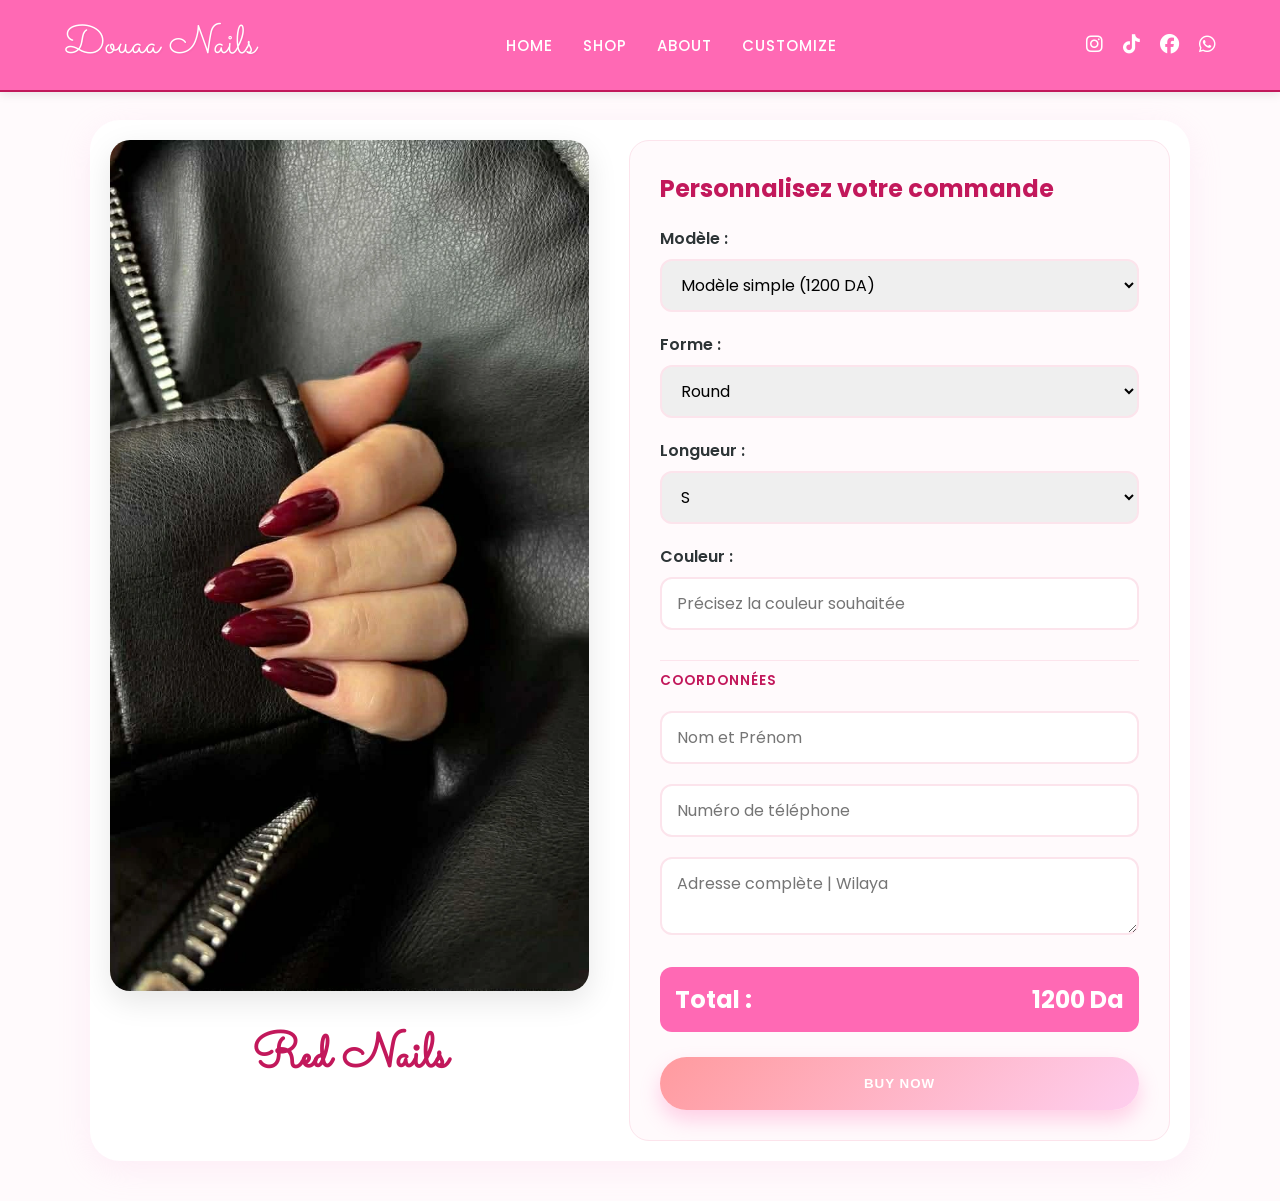
==== product.html @ dfd8abb0 "first commit" ====
<!DOCTYPE html>
<html lang="en">

<head>
    <meta charset="UTF-8">
    <meta name="viewport" content="width=device-width, initial-scale=1.0">
    <link rel="stylesheet" href="style.css">
    <link rel="stylesheet" href="https://cdnjs.cloudflare.com/ajax/libs/font-awesome/6.5.0/css/all.min.css">
    <link href="https://fonts.googleapis.com/css2?family=Sacramento&family=Poppins:wght@300;400;600&display=swap"
        rel="stylesheet">
    <title>Order - Douaa Nails</title>
</head>

<body class="product-page">
    <nav>
        <div class="logo">Douaa Nails</div>
        <ul class="links">
            <li><a href="index.html">Home</a></li>
            <li><a href="shop.html">Shop</a></li>
            <li><a href="#">About</a></li>
            <li><a href="customize.html">Customize</a></li>
        </ul>

        <div class="icons">
            <a href="https://instagram.com/yourpage" target="_blank"><i class="fa-brands fa-instagram"></i></a>
            <a href="https://tiktok.com/@yourpage" target="_blank"><i class="fa-brands fa-tiktok"></i></a>
            <a href="https://facebook.com/yourpage" target="_blank"><i class="fa-brands fa-facebook"></i></a>
            <a href="https://wa.me/213XXXXXXXXX" target="_blank"><i class="fa-brands fa-whatsapp"></i></a>
        </div>
    </nav>

    <main class="product-detail-container">
        <div class="product-detail-layout">
            <div class="product-image-section">
                <img id="mainProductImg" src="red.webp" alt="Product Image">
                <h2 id="productTitle">Red Nails</h2>
            </div>

            <div class="order-form-section">
                <h3>Personnalisez votre commande</h3>
                <form id="orderForm">
                    <div class="form-group">
                        <label for="modele">Modèle :</label>
                        <select id="modele" onchange="updatePrice()">
                            <option value="1200">Modèle simple (1200 DA)</option>
                            <option value="1400">Design léger (1400 DA)</option>
                            <option value="1600">La french | Babyboomer (1600 DA)</option>
                            <option value="2000">Nail art | 3D (À partir de 2000 DA)</option>
                            <option value="2500">Pack mains et pieds (2500 DA)</option>
                        </select>
                    </div>

                    <div class="form-group">
                        <label for="forme">Forme :</label>
                        <select id="forme">
                            <option value="round">Round</option>
                            <option value="almond">Almond</option>
                            <option value="square">Square</option>
                            <option value="oval">Oval</option>
                            <option value="ballerina">Ballerina</option>
                            <option value="stiletto">Stiletto</option>
                        </select>
                    </div>

                    <div class="form-group">
                        <label for="longueur">Longueur :</label>
                        <select id="longueur">
                            <option value="S">S</option>
                            <option value="M">M</option>
                            <option value="L">L</option>
                            <option value="XL">XL</option>
                        </select>
                    </div>

                    <div class="form-group">
                        <label for="couleur">Couleur :</label>
                        <input type="text" id="couleur" placeholder="Précisez la couleur souhaitée">
                    </div>

                    <div class="form-divider">Coordonnées</div>

                    <div class="form-group">
                        <input type="text" id="nom" placeholder="Nom et Prénom" required>
                    </div>

                    <div class="form-group">
                        <input type="tel" id="tel" placeholder="Numéro de téléphone" required>
                    </div>

                    <div class="form-group">
                        <textarea id="adresse" placeholder="Adresse complète | Wilaya" required></textarea>
                    </div>

                    <div class="price-display">
                        <span>Total :</span>
                        <span id="totalPrice">1200 Da</span>
                    </div>

                    <button type="submit" class="btn-primary buy-now-btn">Buy Now</button>
                </form>
            </div>
        </div>
    </main>

    <script src="script.js"></script>
</body>

</html>
---- style.css ----
:root {
    --primary-pink: #ff69b4;
    --light-pink: #fce4ec;
    --deep-pink: #c2185b;
    --gradient-pink: linear-gradient(135deg, #ff9a9e 0%, #fecfef 100%);
    --accent-gold: #d4af37;
    --text-dark: #2d3436;
    --text-light: #ffffff;
    --glass: rgba(255, 255, 255, 0.85);
    --shadow-soft: 0 8px 32px 0 rgba(244, 187, 224, 0.2);
    --font-main: 'Poppins', sans-serif;
    --font-heading: 'Sacramento', cursive;
}

* {
    margin: 0;
    padding: 0;
    box-sizing: border-box;
}

body {
    font-family: var(--font-main);
    background-color: #fffafc;
    color: var(--text-dark);
}

/* Nav Styles */
nav {
    position: fixed;
    top: 0;
    width: 100%;
    display: flex;
    justify-content: space-between;
    align-items: center;
    padding: 1rem 5%;
    background: var(--primary-pink);
    box-shadow: 0 2px 10px rgba(0,0,0,0.1);
    z-index: 1000;
    border-bottom: 2px solid var(--deep-pink);
}

nav .links a, nav .icons i {
    color: var(--text-light);
}

nav .logo {
    color: var(--text-light);
}

nav .links a:hover, nav .icons i:hover {
    color: var(--light-pink);
}

.logo {
    font-family: var(--font-heading);
    font-size: 2.5rem;
    font-weight: 500;
    color: var(--deep-pink);
    text-shadow: 1px 1px 2px rgba(0,0,0,0.05);
}

.links {
    display: flex;
    gap: 30px;
    list-style: none;
}

.links a {
    font-size: 15px;
    font-weight: 500;
    color: var(--text-dark);
    text-decoration: none;
    transition: color 0.3s;
    text-transform: uppercase;
    letter-spacing: 1px;
}

.links a:hover {
    color: var(--primary-pink);
}

.icons {
    display: flex;
    gap: 20px;
}

.icons i {
    font-size: 1.2rem;
    color: var(--text-dark);
    transition: transform 0.3s, color 0.3s;
}

.icons i:hover {
    color: var(--primary-pink);
    transform: scale(1.2);
}

/* Hero Styles */
.hero {
    height: 100vh;
    display: flex;
    align-items: center;
    justify-content: center;
    text-align: center;
    background: linear-gradient(rgba(0,0,0,0.2), rgba(0,0,0,0.2)), url('hero-bg.jpg') center/cover no-repeat;
    color: white;
    padding: 0 10%;
    position: relative;
    overflow: hidden;
}

.hero::after {
    content: '';
    position: absolute;
    bottom: 0;
    left: 0;
    width: 100%;
    height: 150px;
    background: linear-gradient(transparent, #fffafc);
}

.hero-content h1 {
    font-size: 4rem;
    margin-bottom: 1rem;
    line-height: 1.2;
    font-family: var(--font-main);
    font-weight: 600;
}

.hero-content p {
    font-size: 1.4rem;
    margin-bottom: 2.5rem;
    opacity: 0.95;
    text-shadow: 1px 1px 10px rgba(0,0,0,0.3);
}

.btn-primary {
    display: inline-block;
    padding: 1.2rem 3rem;
    background: var(--gradient-pink);
    color: #fff;
    text-decoration: none;
    font-weight: 600;
    border-radius: 50px;
    transition: all 0.4s cubic-bezier(0.175, 0.885, 0.32, 1.275);
    border: none;
    box-shadow: 0 10px 20px rgba(255, 105, 180, 0.3);
    text-transform: uppercase;
    letter-spacing: 1px;
}

.btn-primary:hover {
    transform: translateY(-5px) scale(1.05);
    box-shadow: 0 15px 30px rgba(255, 105, 180, 0.4);
    background: var(--deep-pink);
}

/* Shop Section Styles */
.shop-container {
    padding: 6rem 5%;
    max-width: 1200px;
    margin: 0 auto;
}

.shop-title {
    font-size: 3rem;
    margin-bottom: 4rem;
    text-align: center;
    font-family: var(--font-heading);
    color: var(--deep-pink);
}

.product-grid {
    display: grid;
    grid-template-columns: repeat(4, 1fr);
    gap: 30px;
}

.product-card {
    background: #fff;
    border-radius: 20px;
    overflow: hidden;
    transition: all 0.4s cubic-bezier(0.165, 0.84, 0.44, 1);
    box-shadow: 0 10px 30px rgba(0,0,0,0.05);
    border: 1px solid rgba(244, 187, 224, 0.1);
}

.product-card-link {
    text-decoration: none;
    color: inherit;
    display: block;
}

.product-card:hover {
    transform: translateY(-10px);
}

.product-img img {
    width: 100%;
    height: 250px;
    object-fit: cover;
}

.product-info {
    padding: 1.5rem;
    text-align: center;
}

.price {
    font-size: 1.2rem;
    font-weight: 700;
    color: var(--deep-pink);
    margin-top: 5px;
}

.product-info h3 {
    color: var(--text-dark);
    font-weight: 600;
    margin-bottom: 0.8rem;
}

/* Product Page Styles */
.product-page {
    background-color: #fffafc;
    padding-top: 80px;
}

.product-detail-container {
    max-width: 1100px;
    margin: 40px auto;
    padding: 20px;
    background: #fff;
    border-radius: 30px;
    box-shadow: var(--shadow-soft);
}

.product-detail-layout {
    display: flex;
    gap: 40px;
}

.product-image-section {
    flex: 1;
    text-align: center;
}

.product-image-section img {
    width: 100%;
    max-width: 500px;
    border-radius: 20px;
    box-shadow: 0 10px 30px rgba(0,0,0,0.1);
}

.product-image-section h2 {
    margin-top: 1.5rem;
    font-family: var(--font-heading);
    font-size: 3rem;
    color: var(--deep-pink);
}

.order-form-section {
    flex: 1;
    background: #fffafc;
    padding: 30px;
    border-radius: 20px;
    border: 1px solid var(--light-pink);
}

.order-form-section h3 {
    margin-bottom: 20px;
    color: var(--deep-pink);
    font-size: 1.5rem;
}

.form-group {
    margin-bottom: 20px;
}

.form-group label {
    display: block;
    margin-bottom: 8px;
    font-weight: 600;
    color: var(--text-dark);
}

.form-group select, 
.form-group input, 
.form-group textarea {
    width: 100%;
    padding: 12px 15px;
    border: 2px solid var(--light-pink);
    border-radius: 12px;
    font-family: var(--font-main);
    font-size: 1rem;
    outline: none;
    transition: border-color 0.3s;
}

.form-group select:focus, 
.form-group input:focus, 
.form-group textarea:focus {
    border-color: var(--primary-pink);
}

.form-divider {
    border-top: 1px solid var(--light-pink);
    margin: 30px 0 20px;
    padding-top: 10px;
    font-weight: 600;
    color: var(--deep-pink);
    text-transform: uppercase;
    font-size: 0.85rem;
    letter-spacing: 1px;
}

.price-display {
    display: flex;
    justify-content: space-between;
    align-items: center;
    margin: 25px 0;
    padding: 15px;
    background: var(--primary-pink);
    color: white;
    border-radius: 12px;
    font-size: 1.5rem;
    font-weight: 700;
}

.buy-now-btn {
    width: 100%;
    cursor: pointer;
}

/* Responsive Product Detail */
@media (max-width: 850px) {
    .product-detail-layout {
        flex-direction: column;
    }
}

/* Customize Page Styles */
.customize-page {
    background-color: #fffafc;
    padding-top: 100px;
}

.customize-container {
    max-width: 1200px;
    margin: 0 auto;
    padding: 20px;
}

.page-title {
    text-align: center;
    font-family: var(--font-heading);
    font-size: 3.5rem;
    color: var(--deep-pink);
    margin-bottom: 2rem;
}

.customizer-layout {
    display: flex;
    gap: 50px;
    background: white;
    padding: 40px;
    border-radius: 40px;
    box-shadow: var(--shadow-soft);
}

/* Finger Preview System (Vertical) */
.preview-section {
    flex: 1;
    display: flex;
    flex-direction: column;
    align-items: center;
    justify-content: center;
    background: #fff;
    background-image: radial-gradient(#eee 1px, transparent 1px);
    background-size: 20px 20px;
    border-radius: 30px;
    min-height: 500px;
}

.finger-container {
    position: relative;
    width: 200px;
    height: 400px;
    filter: drop-shadow(0 10px 20px rgba(0,0,0,0.1));
}

.finger-base {
    position: absolute;
    bottom: -20px;
    left: 50%;
    transform: translateX(-50%);
    width: 100px;
    height: 380px;
    /* Realistic Skin Gradient */
    background: linear-gradient(to right, 
        #e5b4a2 0%, 
        #f5c7b8 30%, 
        #fce8e0 50%, 
        #f5c7b8 70%, 
        #e5b4a2 100%);
    border-radius: 50px 50px 0 0;
    box-shadow: 
        inset -8px 0 15px rgba(120, 60, 40, 0.1),
        inset 8px 0 15px rgba(120, 60, 40, 0.1);
    z-index: 1;
}

/* Realistic knuckle/joint creases */
.finger-base::before {
    content: '';
    position: absolute;
    top: 140px;
    left: 15%;
    width: 70%;
    height: 30px;
    background: repeating-linear-gradient(
        to bottom,
        transparent,
        transparent 5px,
        rgba(100, 50, 30, 0.08) 6px,
        rgba(100, 50, 30, 0.08) 8px,
        transparent 9px
    );
    border-radius: 50% / 20%;
    opacity: 0.6;
}

#previewNail {
    position: absolute;
    top: 25px;
    left: 50%;
    transform: translateX(-50%);
    width: 80px;
    height: 105px;
    background: #ff69b4; /* Default */
    transition: all 0.4s cubic-bezier(0.175, 0.885, 0.32, 1.275);
    z-index: 2;
    /* Nail Glossiness */
    background-image: linear-gradient(135deg, rgba(255,255,255,0.4) 0%, transparent 50%, rgba(0,0,0,0.1) 100%);
    box-shadow: 
        0 4px 12px rgba(0,0,0,0.3),
        inset 0 -5px 10px rgba(0,0,0,0.1);
    border: 1px solid rgba(0,0,0,0.05);
}

/* Cuticle Shadow for blending */
#previewNail::before {
    content: '';
    position: absolute;
    bottom: -5px;
    left: 0;
    width: 100%;
    height: 15px;
    background: rgba(0,0,0,0.2);
    filter: blur(5px);
    border-radius: 50%;
    z-index: -1;
}

/* Vertical Nail Shapes from Reference Image */
#previewNail.round { 
    border-radius: 40px 40px 5px 5px; 
}
#previewNail.almond { 
    border-radius: 50% 50% 10% 10%; 
}
#previewNail.square { 
    border-radius: 5px 5px 2px 2px; 
}
#previewNail.oval { 
    border-radius: 35px; 
}
#previewNail.ballerina { 
    clip-path: polygon(25% 0%, 75% 0%, 90% 100%, 10% 100%); 
    transform: translateX(-50%) rotate(180deg);
}
#previewNail.stiletto { 
    clip-path: polygon(50% 0%, 100% 100%, 0% 100%); 
    transform: translateX(-50%) rotate(180deg);
}

/* Nail Sizes (Vertical Height) */
#previewNail.size-s { width: 60px; height: 70px; top: 50px; }
#previewNail.size-m { width: 76px; height: 100px; top: 30px; }
#previewNail.size-l { width: 85px; height: 150px; top: 10px; }
#previewNail.size-xl { width: 95px; height: 190px; top: -10px; }

.preview-label {
    margin-top: 20px;
    font-weight: 600;
    color: var(--primary-pink);
    text-transform: uppercase;
    letter-spacing: 1px;
}

/* Control Styles */
.controls-section {
    flex: 1.2;
}

.control-group {
    margin-bottom: 30px;
}

.control-group h3 {
    color: var(--deep-pink);
    margin-bottom: 15px;
    font-size: 1.2rem;
}

.shape-grid {
    display: grid;
    grid-template-columns: repeat(3, 1fr);
    gap: 10px;
}

.shape-btn {
    padding: 10px;
    border: 2px solid var(--light-pink);
    background: white;
    border-radius: 10px;
    cursor: pointer;
    font-family: var(--font-main);
    transition: all 0.3s;
}

.shape-btn:hover, .shape-btn.active {
    background: var(--primary-pink);
    color: white;
    border-color: var(--primary-pink);
}

.size-options {
    display: flex;
    gap: 20px;
}

.size-options label {
    cursor: pointer;
    font-weight: 600;
}

.color-grid {
    display: grid;
    grid-template-columns: repeat(8, 1fr);
    gap: 10px;
    margin-bottom: 15px;
}

.color-swatch {
    width: 30px;
    height: 30px;
    border-radius: 50%;
    cursor: pointer;
    border: 3px solid white;
    box-shadow: 0 0 0 1px #eee;
}

.color-swatch.active {
    box-shadow: 0 0 0 2px var(--deep-pink);
}

.custom-color-input {
    display: flex;
    align-items: center;
    gap: 10px;
    font-size: 0.9rem;
}

.order-summary {
    margin-top: 40px;
    padding-top: 20px;
    border-top: 2px dashed var(--light-pink);
}

.order-summary p {
    font-size: 1.5rem;
    margin-bottom: 15px;
}

/* Responsive Customizer */
@media (max-width: 900px) {
    .customizer-layout { flex-direction: column; }
    .shape-grid { grid-template-columns: repeat(2, 1fr); }
}

/* Image Based Preview Styles */
.image-preview-container {
    position: relative;
    width: 100%;
    max-width: 400px;
    height: 500px;
    display: flex;
    align-items: center;
    justify-content: center;
    overflow: hidden;
    border-radius: 20px;
    box-shadow: 0 10px 30px rgba(0,0,0,0.1);
}

.image-preview-container img {
    width: 100%;
    height: 100%;
    object-fit: cover;
}

.nail-color-demo {
    position: absolute;
    /* Precise position over one of the central nails in round.webp */
    top: 38%;
    left: 23%;
    width: 15%;
    height: 18%;
    background: rgba(255, 105, 180, 0.4);
    mix-blend-mode: color; /* This makes the color blend into the real nail texture */
    border-radius: 50% 50% 40% 40%;
    pointer-events: none;
    transition: all 0.3s ease;
    filter: blur(2px);
}

@keyframes fadeInUp {
    from {
        opacity: 0;
        transform: translateY(20px);
    }
    to {
        opacity: 1;
        transform: translateY(0);
    }
}

.product-card {
    animation: fadeInUp 0.6s ease backwards;
}

.product-card:nth-child(1) { animation-delay: 0.1s; }
.product-card:nth-child(2) { animation-delay: 0.2s; }
.product-card:nth-child(3) { animation-delay: 0.3s; }
.product-card:nth-child(4) { animation-delay: 0.4s; }

/* Responsive */
@media (max-width: 1024px) {
    .product-grid { grid-template-columns: repeat(2, 1fr); }
}
@media (max-width: 600px) {
    .product-grid { grid-template-columns: 1fr; }
    .hero-content h1 { font-size: 2.8rem; }
}
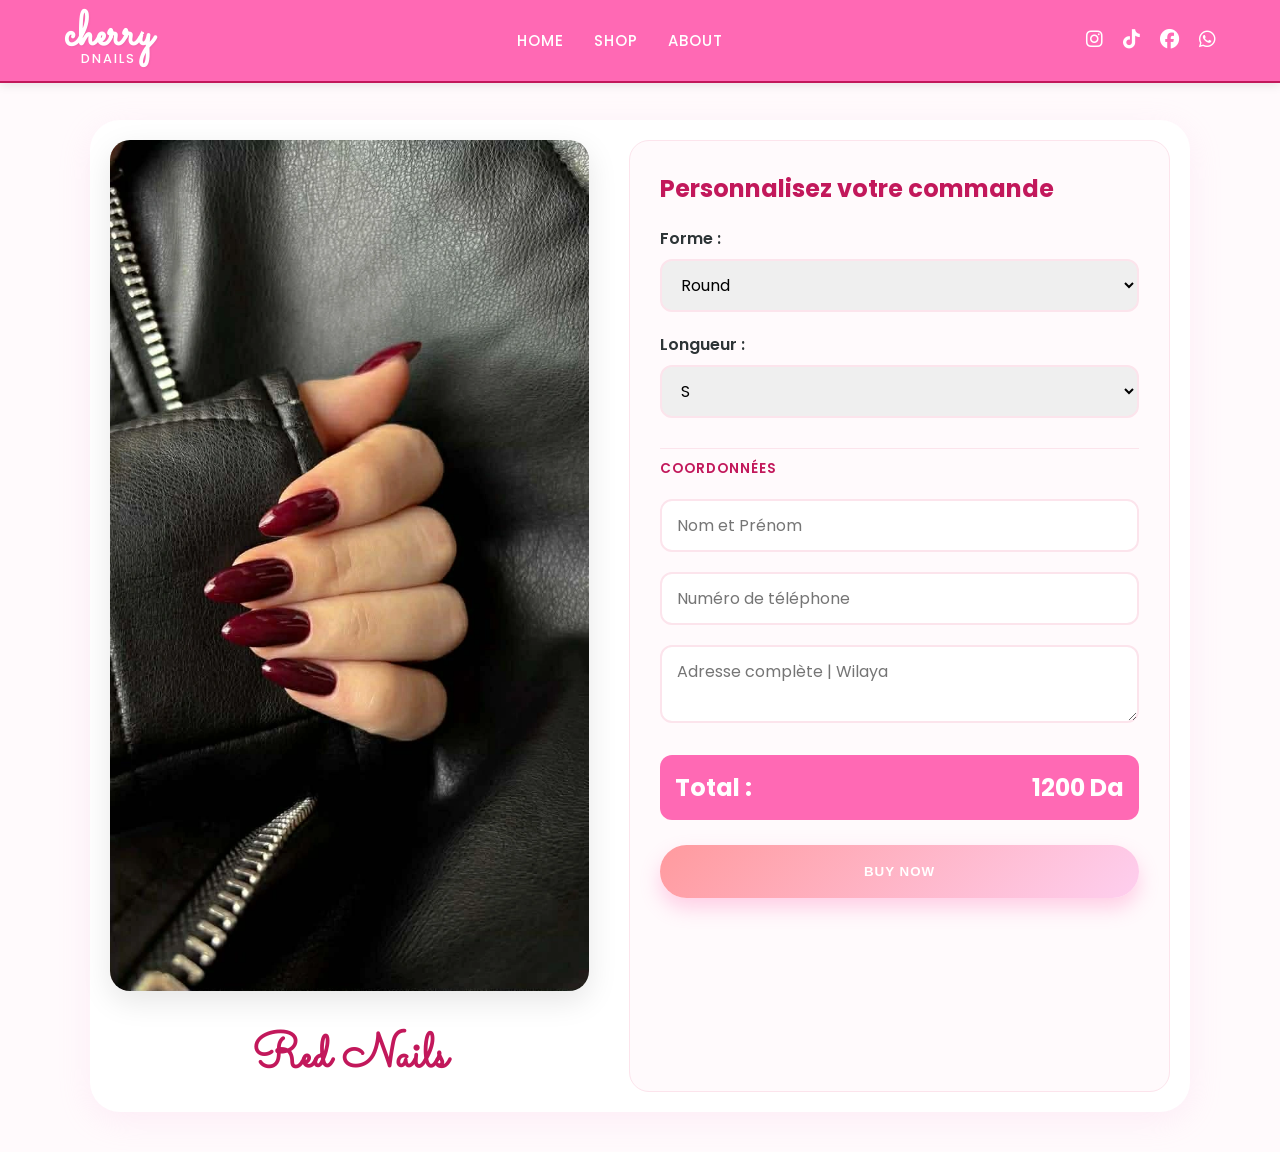
==== commit 0057ad08: "update" ====
--- a/product.html
+++ b/product.html
@@ -1,4 +1,11 @@
 <!DOCTYPE html>
+<!-- 
+  ================================================================
+  PROJECT: cherry Nails Product Detail Page
+  DESCRIPTION: Allows users to provide sizing and contact details.
+  DYNAMIC: Content updates based on URL parameters (name, img).
+  ================================================================
+-->
 <html lang="en">
 
 <head>
@@ -8,48 +15,56 @@
     <link rel="stylesheet" href="https://cdnjs.cloudflare.com/ajax/libs/font-awesome/6.5.0/css/all.min.css">
     <link href="https://fonts.googleapis.com/css2?family=Sacramento&family=Poppins:wght@300;400;600&display=swap"
         rel="stylesheet">
-    <title>Order - Douaa Nails</title>
+    <title>Order - cherry Nails</title>
 </head>
 
 <body class="product-page">
+    <!-- NAVIGATION BAR (Synced with index.html) -->
     <nav>
-        <div class="logo">Douaa Nails</div>
+        <a href="index.html" style="text-decoration: none; color: inherit;">
+            <div class="logo">
+                <span class="logo-main">cherry</span>
+                <span class="logo-sub">Dnails</span>
+            </div>
+        </a>
         <ul class="links">
             <li><a href="index.html">Home</a></li>
             <li><a href="shop.html">Shop</a></li>
             <li><a href="#">About</a></li>
-            <li><a href="customize.html">Customize</a></li>
         </ul>
 
         <div class="icons">
-            <a href="https://instagram.com/yourpage" target="_blank"><i class="fa-brands fa-instagram"></i></a>
+            <!-- Instagram: Directed to specific profile requested by user -->
+            <a href="https://www.instagram.com/cherryd.nails?igsh=eDNrOWJ6Z2h6bXJi" target="_blank"><i
+                    class="fa-brands fa-instagram"></i></a>
             <a href="https://tiktok.com/@yourpage" target="_blank"><i class="fa-brands fa-tiktok"></i></a>
             <a href="https://facebook.com/yourpage" target="_blank"><i class="fa-brands fa-facebook"></i></a>
             <a href="https://wa.me/213XXXXXXXXX" target="_blank"><i class="fa-brands fa-whatsapp"></i></a>
         </div>
     </nav>
 
+    <!-- 
+      ORDER SECTION
+      - Left side: Product Image & Title (updated by JS)
+      - Right side: Order Form
+    -->
     <main class="product-detail-container">
         <div class="product-detail-layout">
+            
+            <!-- PRODUCT PREVIEW -->
             <div class="product-image-section">
+                <!-- ID "mainProductImg" is targeted by script.js to change based on the URL -->
                 <img id="mainProductImg" src="red.webp" alt="Product Image">
+                <!-- ID "productTitle" is targeted by script.js to change based on the URL -->
                 <h2 id="productTitle">Red Nails</h2>
             </div>
 
+            <!-- CUSTOMIZATION & CONTACT FORM -->
             <div class="order-form-section">
                 <h3>Personnalisez votre commande</h3>
                 <form id="orderForm">
-                    <div class="form-group">
-                        <label for="modele">Modèle :</label>
-                        <select id="modele" onchange="updatePrice()">
-                            <option value="1200">Modèle simple (1200 DA)</option>
-                            <option value="1400">Design léger (1400 DA)</option>
-                            <option value="1600">La french | Babyboomer (1600 DA)</option>
-                            <option value="2000">Nail art | 3D (À partir de 2000 DA)</option>
-                            <option value="2500">Pack mains et pieds (2500 DA)</option>
-                        </select>
-                    </div>
 
+                    <!-- Choice of Shape -->
                     <div class="form-group">
                         <label for="forme">Forme :</label>
                         <select id="forme">
@@ -62,6 +77,7 @@
                         </select>
                     </div>
 
+                    <!-- Choice of Size -->
                     <div class="form-group">
                         <label for="longueur">Longueur :</label>
                         <select id="longueur">
@@ -72,13 +88,9 @@
                         </select>
                     </div>
 
-                    <div class="form-group">
-                        <label for="couleur">Couleur :</label>
-                        <input type="text" id="couleur" placeholder="Précisez la couleur souhaitée">
-                    </div>
-
                     <div class="form-divider">Coordonnées</div>
 
+                    <!-- Client Details -->
                     <div class="form-group">
                         <input type="text" id="nom" placeholder="Nom et Prénom" required>
                     </div>
@@ -91,6 +103,7 @@
                         <textarea id="adresse" placeholder="Adresse complète | Wilaya" required></textarea>
                     </div>
 
+                    <!-- Static Price Display -->
                     <div class="price-display">
                         <span>Total :</span>
                         <span id="totalPrice">1200 Da</span>
@@ -102,7 +115,8 @@
         </div>
     </main>
 
+    <!-- Handle dynamic parameters and form submission -->
     <script src="script.js"></script>
 </body>
 
-</html>
+</html>
--- a/style.css
+++ b/style.css
@@ -1,17 +1,28 @@
+/* 
+  ================================================================
+  GLOBAL DESIGN TOKENS (CSS Variables)
+  - Defined here for consistency and easy rebranding.
+  - Theme: Premium Pink Luxury
+  ================================================================
+*/
 :root {
-    --primary-pink: #ff69b4;
-    --light-pink: #fce4ec;
-    --deep-pink: #c2185b;
+    --primary-pink: #ff69b4;      /* Main Brand Color */
+    --light-pink: #fce4ec;        /* Backgrounds & Hover states */
+    --deep-pink: #c2185b;         /* Darker contrast for text/borders */
     --gradient-pink: linear-gradient(135deg, #ff9a9e 0%, #fecfef 100%);
-    --accent-gold: #d4af37;
-    --text-dark: #2d3436;
-    --text-light: #ffffff;
-    --glass: rgba(255, 255, 255, 0.85);
+    --accent-gold: #d4af37;       /* Optional accent */
+    --text-dark: #2d3436;         /* Primary readability */
+    --text-light: #ffffff;        /* Contrast on dark/pink backgrounds */
+    --glass: rgba(255, 255, 255, 0.85); /* Glassmorphism effect */
     --shadow-soft: 0 8px 32px 0 rgba(244, 187, 224, 0.2);
     --font-main: 'Poppins', sans-serif;
     --font-heading: 'Sacramento', cursive;
 }
 
+/* 
+  RESET & BASE STYLES
+  - Standard box-sizing for predictable layouts.
+*/
 * {
     margin: 0;
     padding: 0;
@@ -24,7 +35,11 @@
     color: var(--text-dark);
 }
 
-/* Nav Styles */
+/* 
+  NAVIGATION BAR
+  - position: fixed ensures it follows the user as they scroll.
+  - z-index: 1000 keeps it on top of all other elements.
+*/
 nav {
     position: fixed;
     top: 0;
@@ -39,6 +54,7 @@
     border-bottom: 2px solid var(--deep-pink);
 }
 
+/* Navigation Typography & Hover Effects */
 nav .links a, nav .icons i {
     color: var(--text-light);
 }
@@ -52,11 +68,27 @@
 }
 
 .logo {
+    display: flex;
+    flex-direction: column;
+    align-items: center;
+    line-height: 0.8;
+}
+
+.logo-main {
     font-family: var(--font-heading);
-    font-size: 2.5rem;
+    font-size: 3rem;
+    font-weight: 600;
+    color: var(--text-light);
+    text-shadow: 1px 1px 2px rgba(0,0,0,0.05);
+}
+
+.logo-sub {
+    font-family: var(--font-main);
+    font-size: 0.8rem;
     font-weight: 500;
-    color: var(--deep-pink);
-    text-shadow: 1px 1px 2px rgba(0,0,0,0.05);
+    color: var(--text-light);
+    letter-spacing: 2px;
+    text-transform: uppercase;
 }
 
 .links {
@@ -95,7 +127,11 @@
     transform: scale(1.2);
 }
 
-/* Hero Styles */
+/* 
+  HERO SECTION
+  - Purpose: Visual impact and primary Call To Action (CTA).
+  - Background: Overlay gradient + Image.
+*/
 .hero {
     height: 100vh;
     display: flex;
@@ -109,6 +145,7 @@
     overflow: hidden;
 }
 
+/* Soft transition from hero to next section */
 .hero::after {
     content: '';
     position: absolute;
@@ -134,6 +171,7 @@
     text-shadow: 1px 1px 10px rgba(0,0,0,0.3);
 }
 
+/* Primary Button Styling with Micro-animations */
 .btn-primary {
     display: inline-block;
     padding: 1.2rem 3rem;
@@ -155,7 +193,10 @@
     background: var(--deep-pink);
 }
 
-/* Shop Section Styles */
+/* 
+  SHOP / PRODUCT GRID
+  - Responsive Grid (4 columns by default)
+*/
 .shop-container {
     padding: 6rem 5%;
     max-width: 1200px;
@@ -176,6 +217,7 @@
     gap: 30px;
 }
 
+/* Product Card - Premium Polish */
 .product-card {
     background: #fff;
     border-radius: 20px;
@@ -219,10 +261,13 @@
     margin-bottom: 0.8rem;
 }
 
-/* Product Page Styles */
+/* 
+  PRODUCT DETAIL PAGE
+  - 2 Column split layout for Desktop
+*/
 .product-page {
     background-color: #fffafc;
-    padding-top: 80px;
+    padding-top: 80px; /* Offset for fixed nav */
 }
 
 .product-detail-container {
@@ -258,6 +303,7 @@
     color: var(--deep-pink);
 }
 
+/* Order Form Styling */
 .order-form-section {
     flex: 1;
     background: #fffafc;
@@ -331,298 +377,18 @@
     cursor: pointer;
 }
 
-/* Responsive Product Detail */
+/* 
+  RESPONSIVE BREAKPOINTS
+*/
+
+/* Switch Detail Layout to Column on Tablet/Mobile */
 @media (max-width: 850px) {
     .product-detail-layout {
         flex-direction: column;
     }
 }
 
-/* Customize Page Styles */
-.customize-page {
-    background-color: #fffafc;
-    padding-top: 100px;
-}
-
-.customize-container {
-    max-width: 1200px;
-    margin: 0 auto;
-    padding: 20px;
-}
-
-.page-title {
-    text-align: center;
-    font-family: var(--font-heading);
-    font-size: 3.5rem;
-    color: var(--deep-pink);
-    margin-bottom: 2rem;
-}
-
-.customizer-layout {
-    display: flex;
-    gap: 50px;
-    background: white;
-    padding: 40px;
-    border-radius: 40px;
-    box-shadow: var(--shadow-soft);
-}
-
-/* Finger Preview System (Vertical) */
-.preview-section {
-    flex: 1;
-    display: flex;
-    flex-direction: column;
-    align-items: center;
-    justify-content: center;
-    background: #fff;
-    background-image: radial-gradient(#eee 1px, transparent 1px);
-    background-size: 20px 20px;
-    border-radius: 30px;
-    min-height: 500px;
-}
-
-.finger-container {
-    position: relative;
-    width: 200px;
-    height: 400px;
-    filter: drop-shadow(0 10px 20px rgba(0,0,0,0.1));
-}
-
-.finger-base {
-    position: absolute;
-    bottom: -20px;
-    left: 50%;
-    transform: translateX(-50%);
-    width: 100px;
-    height: 380px;
-    /* Realistic Skin Gradient */
-    background: linear-gradient(to right, 
-        #e5b4a2 0%, 
-        #f5c7b8 30%, 
-        #fce8e0 50%, 
-        #f5c7b8 70%, 
-        #e5b4a2 100%);
-    border-radius: 50px 50px 0 0;
-    box-shadow: 
-        inset -8px 0 15px rgba(120, 60, 40, 0.1),
-        inset 8px 0 15px rgba(120, 60, 40, 0.1);
-    z-index: 1;
-}
-
-/* Realistic knuckle/joint creases */
-.finger-base::before {
-    content: '';
-    position: absolute;
-    top: 140px;
-    left: 15%;
-    width: 70%;
-    height: 30px;
-    background: repeating-linear-gradient(
-        to bottom,
-        transparent,
-        transparent 5px,
-        rgba(100, 50, 30, 0.08) 6px,
-        rgba(100, 50, 30, 0.08) 8px,
-        transparent 9px
-    );
-    border-radius: 50% / 20%;
-    opacity: 0.6;
-}
-
-#previewNail {
-    position: absolute;
-    top: 25px;
-    left: 50%;
-    transform: translateX(-50%);
-    width: 80px;
-    height: 105px;
-    background: #ff69b4; /* Default */
-    transition: all 0.4s cubic-bezier(0.175, 0.885, 0.32, 1.275);
-    z-index: 2;
-    /* Nail Glossiness */
-    background-image: linear-gradient(135deg, rgba(255,255,255,0.4) 0%, transparent 50%, rgba(0,0,0,0.1) 100%);
-    box-shadow: 
-        0 4px 12px rgba(0,0,0,0.3),
-        inset 0 -5px 10px rgba(0,0,0,0.1);
-    border: 1px solid rgba(0,0,0,0.05);
-}
-
-/* Cuticle Shadow for blending */
-#previewNail::before {
-    content: '';
-    position: absolute;
-    bottom: -5px;
-    left: 0;
-    width: 100%;
-    height: 15px;
-    background: rgba(0,0,0,0.2);
-    filter: blur(5px);
-    border-radius: 50%;
-    z-index: -1;
-}
-
-/* Vertical Nail Shapes from Reference Image */
-#previewNail.round { 
-    border-radius: 40px 40px 5px 5px; 
-}
-#previewNail.almond { 
-    border-radius: 50% 50% 10% 10%; 
-}
-#previewNail.square { 
-    border-radius: 5px 5px 2px 2px; 
-}
-#previewNail.oval { 
-    border-radius: 35px; 
-}
-#previewNail.ballerina { 
-    clip-path: polygon(25% 0%, 75% 0%, 90% 100%, 10% 100%); 
-    transform: translateX(-50%) rotate(180deg);
-}
-#previewNail.stiletto { 
-    clip-path: polygon(50% 0%, 100% 100%, 0% 100%); 
-    transform: translateX(-50%) rotate(180deg);
-}
-
-/* Nail Sizes (Vertical Height) */
-#previewNail.size-s { width: 60px; height: 70px; top: 50px; }
-#previewNail.size-m { width: 76px; height: 100px; top: 30px; }
-#previewNail.size-l { width: 85px; height: 150px; top: 10px; }
-#previewNail.size-xl { width: 95px; height: 190px; top: -10px; }
-
-.preview-label {
-    margin-top: 20px;
-    font-weight: 600;
-    color: var(--primary-pink);
-    text-transform: uppercase;
-    letter-spacing: 1px;
-}
-
-/* Control Styles */
-.controls-section {
-    flex: 1.2;
-}
-
-.control-group {
-    margin-bottom: 30px;
-}
-
-.control-group h3 {
-    color: var(--deep-pink);
-    margin-bottom: 15px;
-    font-size: 1.2rem;
-}
-
-.shape-grid {
-    display: grid;
-    grid-template-columns: repeat(3, 1fr);
-    gap: 10px;
-}
-
-.shape-btn {
-    padding: 10px;
-    border: 2px solid var(--light-pink);
-    background: white;
-    border-radius: 10px;
-    cursor: pointer;
-    font-family: var(--font-main);
-    transition: all 0.3s;
-}
-
-.shape-btn:hover, .shape-btn.active {
-    background: var(--primary-pink);
-    color: white;
-    border-color: var(--primary-pink);
-}
-
-.size-options {
-    display: flex;
-    gap: 20px;
-}
-
-.size-options label {
-    cursor: pointer;
-    font-weight: 600;
-}
-
-.color-grid {
-    display: grid;
-    grid-template-columns: repeat(8, 1fr);
-    gap: 10px;
-    margin-bottom: 15px;
-}
-
-.color-swatch {
-    width: 30px;
-    height: 30px;
-    border-radius: 50%;
-    cursor: pointer;
-    border: 3px solid white;
-    box-shadow: 0 0 0 1px #eee;
-}
-
-.color-swatch.active {
-    box-shadow: 0 0 0 2px var(--deep-pink);
-}
-
-.custom-color-input {
-    display: flex;
-    align-items: center;
-    gap: 10px;
-    font-size: 0.9rem;
-}
-
-.order-summary {
-    margin-top: 40px;
-    padding-top: 20px;
-    border-top: 2px dashed var(--light-pink);
-}
-
-.order-summary p {
-    font-size: 1.5rem;
-    margin-bottom: 15px;
-}
-
-/* Responsive Customizer */
-@media (max-width: 900px) {
-    .customizer-layout { flex-direction: column; }
-    .shape-grid { grid-template-columns: repeat(2, 1fr); }
-}
-
-/* Image Based Preview Styles */
-.image-preview-container {
-    position: relative;
-    width: 100%;
-    max-width: 400px;
-    height: 500px;
-    display: flex;
-    align-items: center;
-    justify-content: center;
-    overflow: hidden;
-    border-radius: 20px;
-    box-shadow: 0 10px 30px rgba(0,0,0,0.1);
-}
-
-.image-preview-container img {
-    width: 100%;
-    height: 100%;
-    object-fit: cover;
-}
-
-.nail-color-demo {
-    position: absolute;
-    /* Precise position over one of the central nails in round.webp */
-    top: 38%;
-    left: 23%;
-    width: 15%;
-    height: 18%;
-    background: rgba(255, 105, 180, 0.4);
-    mix-blend-mode: color; /* This makes the color blend into the real nail texture */
-    border-radius: 50% 50% 40% 40%;
-    pointer-events: none;
-    transition: all 0.3s ease;
-    filter: blur(2px);
-}
-
+/* Subtle Entrance Animation for Feed */
 @keyframes fadeInUp {
     from {
         opacity: 0;
@@ -638,16 +404,156 @@
     animation: fadeInUp 0.6s ease backwards;
 }
 
+/* Staggered animation delay for a smoother feel */
 .product-card:nth-child(1) { animation-delay: 0.1s; }
 .product-card:nth-child(2) { animation-delay: 0.2s; }
 .product-card:nth-child(3) { animation-delay: 0.3s; }
 .product-card:nth-child(4) { animation-delay: 0.4s; }
 
-/* Responsive */
+/* Desktop Grid adjustments */
 @media (max-width: 1024px) {
     .product-grid { grid-template-columns: repeat(2, 1fr); }
 }
+
+/* Single column on small mobile devices */
 @media (max-width: 600px) {
     .product-grid { grid-template-columns: 1fr; }
     .hero-content h1 { font-size: 2.8rem; }
 }
+
+
+ / *   
+     = = = = = = = = = = = = = = = = = = = = = = = = = = = = = = = = = = = = = = = = = = = = = = = = = = = = = = = = = = = = = = = = 
+     A D M I N   P L A T F O R M   S T Y L E S   
+     -   A u t h   P a g e s 
+     -   D a s h b o a r d 
+     = = = = = = = = = = = = = = = = = = = = = = = = = = = = = = = = = = = = = = = = = = = = = = = = = = = = = = = = = = = = = = = = 
+ * / 
+ 
+ / *   A u t h e n t i c a t i o n   C o n t a i n e r   * / 
+ . a d m i n - a u t h - c o n t a i n e r   { 
+         p a d d i n g - t o p :   1 2 0 p x ; 
+         d i s p l a y :   f l e x ; 
+         j u s t i f y - c o n t e n t :   c e n t e r ; 
+         a l i g n - i t e m s :   c e n t e r ; 
+         m i n - h e i g h t :   8 0 v h ; 
+ } 
+ 
+ . a u t h - c a r d   { 
+         b a c k g r o u n d :   # f f f ; 
+         p a d d i n g :   4 0 p x ; 
+         b o r d e r - r a d i u s :   2 0 p x ; 
+         b o x - s h a d o w :   v a r ( - - s h a d o w - s o f t ) ; 
+         w i d t h :   1 0 0 % ; 
+         m a x - w i d t h :   4 0 0 p x ; 
+         b o r d e r :   1 p x   s o l i d   v a r ( - - l i g h t - p i n k ) ; 
+         t e x t - a l i g n :   c e n t e r ; 
+ } 
+ 
+ . a u t h - c a r d   h 2   { 
+         c o l o r :   v a r ( - - d e e p - p i n k ) ; 
+         f o n t - f a m i l y :   v a r ( - - f o n t - h e a d i n g ) ; 
+         f o n t - s i z e :   2 . 5 r e m ; 
+         m a r g i n - b o t t o m :   2 0 p x ; 
+ } 
+ 
+ . a u t h - c a r d   . f o r m - g r o u p   { 
+         t e x t - a l i g n :   l e f t ; 
+         m a r g i n - b o t t o m :   2 0 p x ; 
+ } 
+ 
+ . a u t h - s w i t c h   { 
+         m a r g i n - t o p :   2 0 p x ; 
+         f o n t - s i z e :   0 . 9 r e m ; 
+ } 
+ 
+ . a u t h - s w i t c h   a   { 
+         c o l o r :   v a r ( - - p r i m a r y - p i n k ) ; 
+         f o n t - w e i g h t :   6 0 0 ; 
+         t e x t - d e c o r a t i o n :   n o n e ; 
+ } 
+ 
+ / *   D a s h b o a r d   C o n t a i n e r   * / 
+ . a d m i n - d a s h b o a r d - c o n t a i n e r   { 
+         p a d d i n g :   1 2 0 p x   5 %   5 0 p x ; 
+         m a x - w i d t h :   1 2 0 0 p x ; 
+         m a r g i n :   0   a u t o ; 
+ } 
+ 
+ . d a s h b o a r d - h e a d e r   { 
+         d i s p l a y :   f l e x ; 
+         j u s t i f y - c o n t e n t :   s p a c e - b e t w e e n ; 
+         a l i g n - i t e m s :   c e n t e r ; 
+         m a r g i n - b o t t o m :   3 0 p x ; 
+ } 
+ 
+ . d a s h b o a r d - h e a d e r   h 2   { 
+         c o l o r :   v a r ( - - d e e p - p i n k ) ; 
+         f o n t - f a m i l y :   v a r ( - - f o n t - h e a d i n g ) ; 
+         f o n t - s i z e :   3 r e m ; 
+ } 
+ 
+ . b t n - c l e a r   { 
+         p a d d i n g :   1 0 p x   2 0 p x ; 
+         b a c k g r o u n d :   # e 7 4 c 3 c ; 
+         c o l o r :   w h i t e ; 
+         b o r d e r :   n o n e ; 
+         b o r d e r - r a d i u s :   1 0 p x ; 
+         c u r s o r :   p o i n t e r ; 
+         f o n t - s i z e :   0 . 9 r e m ; 
+         t r a n s i t i o n :   b a c k g r o u n d   0 . 3 s ; 
+ } 
+ 
+ . b t n - c l e a r : h o v e r   { 
+         b a c k g r o u n d :   # c 0 3 9 2 b ; 
+ } 
+ 
+ / *   O r d e r s   T a b l e   * / 
+ . o r d e r s - t a b l e - w r a p p e r   { 
+         b a c k g r o u n d :   # f f f ; 
+         b o r d e r - r a d i u s :   2 0 p x ; 
+         b o x - s h a d o w :   v a r ( - - s h a d o w - s o f t ) ; 
+         o v e r f l o w - x :   a u t o ; 
+         b o r d e r :   1 p x   s o l i d   v a r ( - - l i g h t - p i n k ) ; 
+ } 
+ 
+ . o r d e r s - t a b l e   { 
+         w i d t h :   1 0 0 % ; 
+         b o r d e r - c o l l a p s e :   c o l l a p s e ; 
+         m i n - w i d t h :   8 0 0 p x ; 
+ } 
+ 
+ . o r d e r s - t a b l e   t h ,   . o r d e r s - t a b l e   t d   { 
+         p a d d i n g :   1 5 p x ; 
+         t e x t - a l i g n :   l e f t ; 
+         b o r d e r - b o t t o m :   1 p x   s o l i d   v a r ( - - l i g h t - p i n k ) ; 
+ } 
+ 
+ . o r d e r s - t a b l e   t h   { 
+         b a c k g r o u n d :   v a r ( - - l i g h t - p i n k ) ; 
+         c o l o r :   v a r ( - - d e e p - p i n k ) ; 
+         f o n t - w e i g h t :   6 0 0 ; 
+ } 
+ 
+ . o r d e r s - t a b l e   t r : h o v e r   { 
+         b a c k g r o u n d :   # f f f a f c ; 
+ } 
+ 
+ / *   D o n e   B u t t o n   * / 
+ . b t n - d o n e   { 
+         b a c k g r o u n d :   # 2 e c c 7 1 ; 
+         c o l o r :   w h i t e ; 
+         b o r d e r :   n o n e ; 
+         p a d d i n g :   8 p x   1 2 p x ; 
+         b o r d e r - r a d i u s :   8 p x ; 
+         c u r s o r :   p o i n t e r ; 
+         t r a n s i t i o n :   t r a n s f o r m   0 . 2 s ,   b a c k g r o u n d   0 . 2 s ; 
+ } 
+ 
+ . b t n - d o n e : h o v e r   { 
+         b a c k g r o u n d :   # 2 7 a e 6 0 ; 
+         t r a n s f o r m :   s c a l e ( 1 . 1 ) ; 
+ } 
+ + 
+ 
